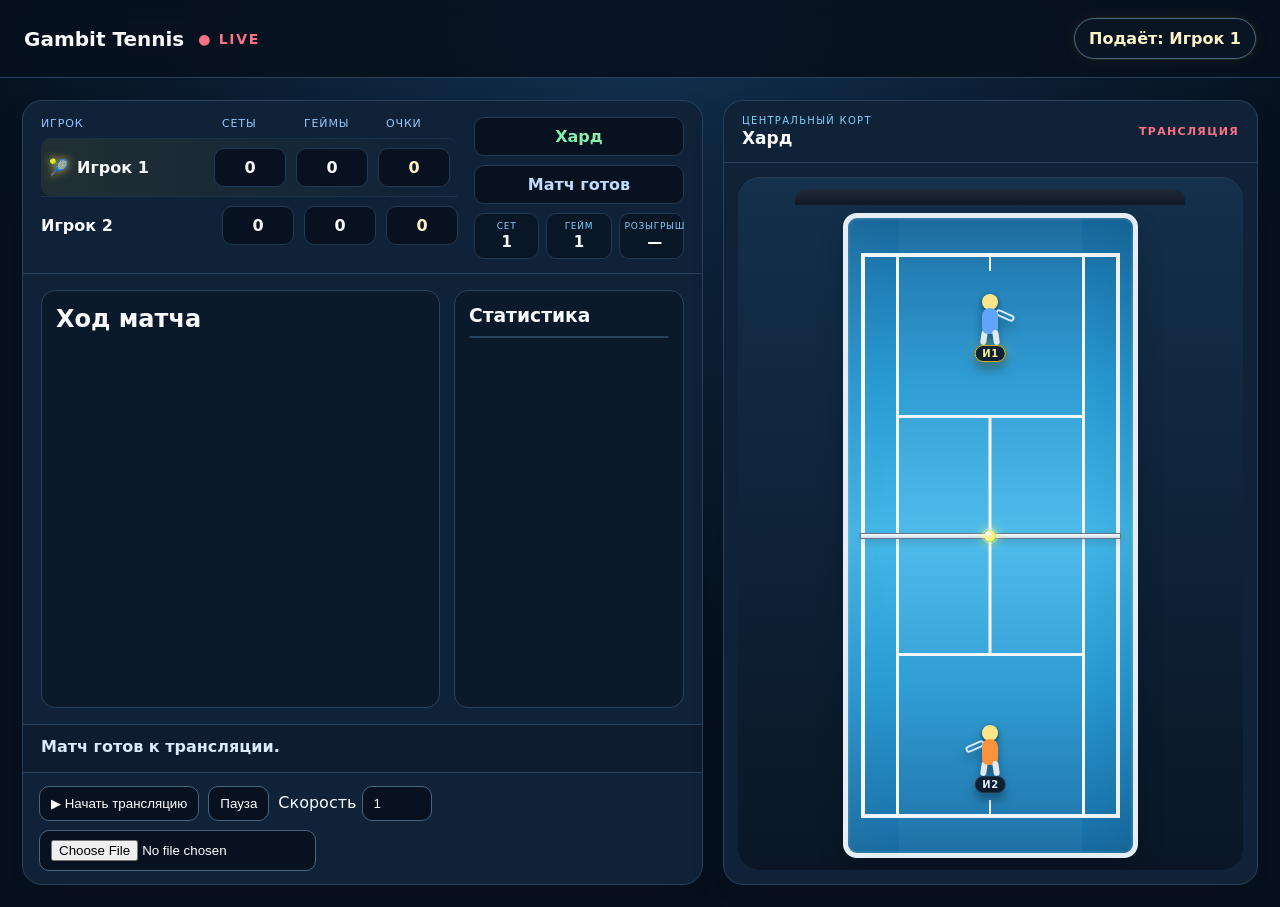
==== live/index.html @ 9301bfc7 "Add files via upload" ====
<!doctype html>
<html lang="ru">
<head>
  <meta charset="utf-8" />
  <meta name="viewport" content="width=device-width,initial-scale=1" />
  <title>Gambit Tennis — прямой эфир</title>
  <link rel="stylesheet" href="css/style.css" />
</head>
<body>
<header>
  <div class="brand"><strong>Gambit Tennis</strong><span class="live">● LIVE</span></div>
  <div id="serverBanner" class="server-banner">Подаёт: —</div>
</header>
<main class="broadcast-layout">
  <section class="panel match-panel">
    <div class="scoreboard">
      <div class="score-table">
        <div class="score-head">
          <span>Игрок</span><span>Сеты</span><span>Геймы</span><span>Очки</span>
        </div>
        <div id="row0" class="player-row serving"><span class="name" id="name0">Игрок 1</span><span class="setcell" id="sets0">0</span><span class="gamecell" id="games0">0</span><span class="pointcell" id="points0">0</span></div>
        <div id="row1" class="player-row"><span class="name" id="name1">Игрок 2</span><span class="setcell" id="sets1">0</span><span class="gamecell" id="games1">0</span><span class="pointcell" id="points1">0</span></div>
      </div>
      <div class="score-extra">
        <div id="surfaceLabel" class="surface">Хард</div>
        <div id="currentPhase" class="phase">Ожидание трансляции</div>
        <div class="match-progress">
          <div><span>Сет</span><b id="setNumber">1</b></div>
          <div><span>Гейм</span><b id="gameNumber">1</b></div>
          <div><span>Розыгрыш</span><b id="rallyNumber">—</b></div>
        </div>
      </div>
    </div>

    <div class="feed-area">
      <section class="feed-block">
        <h2>Ход матча</h2>
        <div id="log" class="log"></div>
      </section>
      <section class="stats-block">
        <h3>Статистика</h3>
        <div id="stats" class="stats"></div>
      </section>
    </div>

    <div id="status" class="status">Загрузка матча…</div>
    <div class="controls">
      <button id="play">▶ Начать трансляцию</button>
      <button id="pause">Пауза</button>
      <label>Скорость <input id="speed" type="number" min="0.25" max="5" step="0.25" value="1"></label>
      <input id="file" type="file" accept="application/json" />
    </div>
  </section>

  <section class="panel court-panel">
    <div class="court-title">
      <div><span class="eyebrow">Центральный корт</span><strong id="courtSurfaceTitle">Хард</strong></div>
      <span class="court-live">ТРАНСЛЯЦИЯ</span>
    </div>
    <div class="court-wrap">
      <div class="court-stage">
        <div class="court-bg"></div>
        <div class="court" id="court">
          <div class="line outer"></div>
          <div class="line singles-left"></div>
          <div class="line singles-right"></div>
          <div class="line net"></div>
          <div class="line service-top"></div>
          <div class="line service-bottom"></div>
          <div class="line center-service"></div>
          <div class="line center-top-mark"></div>
          <div class="line center-bottom-mark"></div>
          <div class="service-box top-left"></div>
          <div class="service-box top-right"></div>
          <div class="service-box bottom-left"></div>
          <div class="service-box bottom-right"></div>

          <div id="p0" class="player player-top">
            <div class="racket"></div><div class="head"></div><div class="body"></div><div class="tag">P1</div>
          </div>
          <div id="p1" class="player player-bottom">
            <div class="racket"></div><div class="head"></div><div class="body"></div><div class="tag">P2</div>
          </div>
          <div id="bounce" class="bounce"></div>
          <div id="hitFlash" class="hit-flash"></div>
          <div id="ballShadow" class="ball-shadow"></div>
          <div id="ball" class="ball"></div>
        </div>
      </div>
    </div>
  </section>
</main>
<script src="js/live-player.js"></script>
</body>
</html>
---- live/css/style.css ----
:root {
  font-family: Inter, system-ui, sans-serif;
  color:#f8fafc;
  background:#07111f;
  --panel:#0f2237;
  --panel-border:#28425d;
  --panel-soft:#122b43;
  --ink:#dbeafe;
  --court:#2f9e61;
  --court-dark:#21824e;
  --court-mid:#3bb96e;
  --line:#f8fafc;
  --net:#e2e8f0;
}
* { box-sizing:border-box; }
body {
  margin:0;
  min-height:100vh;
  background:
    radial-gradient(circle at top, #12314f 0%, #07111f 60%),
    linear-gradient(180deg,#07111f,#0f2237);
}
header {
  display:flex;
  justify-content:space-between;
  align-items:center;
  padding:18px 24px;
  background:#07111fe6;
  border-bottom:1px solid var(--panel-border);
  position:sticky;
  top:0;
  z-index:5;
  backdrop-filter: blur(12px);
}
.brand { display:flex; align-items:center; gap:14px; font-size:20px; }
.live { color:#fb7185; font-weight:800; letter-spacing:.12em; font-size:14px; }
.server-banner {
  padding:10px 14px;
  border:1px solid #456581;
  background:#0a1523;
  border-radius:999px;
  color:#fef3c7;
  font-weight:700;
}
main.broadcast-layout {
  width:min(1460px,100%);
  height:calc(100vh - 71px);
  margin:auto;
  padding:22px;
  display:grid;
  grid-template-columns:minmax(520px,1.12fr) minmax(440px,.88fr);
  gap:20px;
  overflow:hidden;
}
.panel {
  background:var(--panel);
  border:1px solid var(--panel-border);
  border-radius:20px;
  overflow:hidden;
  box-shadow:0 18px 32px #00000025;
}
.match-panel {
  min-height:0;
  display:grid;
  grid-template-rows:auto minmax(0,1fr) auto auto;
}
.scoreboard {
  display:grid;
  grid-template-columns:minmax(0,1fr) 210px;
  gap:16px;
  padding:16px 18px 14px;
  border-bottom:1px solid var(--panel-border);
}
.score-table { min-width:0; }
.score-head,.player-row {
  display:grid;
  grid-template-columns:minmax(150px,1fr) repeat(3,72px);
  gap:10px;
  align-items:center;
}
.score-head {
  margin-bottom:8px;
  font-size:11px;
  color:#93c5fd;
  text-transform:uppercase;
  letter-spacing:.08em;
}
.player-row { padding:9px 0; border-top:1px solid #19324b; }
.player-row:first-of-type { border-top:none; }
.player-row .name { display:flex; align-items:center; gap:8px; font-weight:700; min-width:0; }
.player-row.serving .name::before { content:'🎾'; filter:drop-shadow(0 0 4px #fde047); }
.setcell,.gamecell,.pointcell,.surface,.phase {
  text-align:center;
  font-weight:700;
  background:#07111f;
  padding:9px 7px;
  border-radius:10px;
  border:1px solid #1f3a54;
}
.pointcell { color:#fef3c7; }
.score-extra { display:grid; gap:9px; align-content:start; }
.surface { color:#86efac; }
.phase { color:#bfdbfe; }
.match-progress { display:grid; grid-template-columns:repeat(3,1fr); gap:7px; }
.match-progress div { background:#0a1828; border:1px solid #28425d; border-radius:10px; padding:7px 4px; text-align:center; }
.match-progress span { display:block; color:#7dd3fc; font-size:9px; text-transform:uppercase; letter-spacing:.08em; }
.match-progress b { display:block; margin-top:3px; font-size:15px; }
.feed-area {
  min-height:0;
  display:grid;
  grid-template-columns:minmax(0,1.35fr) minmax(230px,.65fr);
  gap:14px;
  padding:16px 18px;
  overflow:hidden;
}
.feed-block,.stats-block {
  min-height:0;
  display:flex;
  flex-direction:column;
  background:#0b1a2a;
  border:1px solid #28425d;
  border-radius:14px;
  padding:14px;
}
.feed-block h2,.stats-block h3 { margin:0 0 10px; }
.log {
  min-height:0;
  overflow-y:auto;
  padding-right:8px;
  scrollbar-width:thin;
  scrollbar-color:#456581 #08131f;
}
.log-entry { padding:9px 0; border-bottom:1px solid #203950; color:#cbd5e1; line-height:1.35; }
.stats { display:grid; grid-template-columns:minmax(0,1fr) 60px 60px; gap:6px; font-size:12px; overflow-y:auto; }
.stats div { padding:6px 4px; border-bottom:1px solid #28425d; }
.status { padding:12px 18px; min-height:48px; border-top:1px solid var(--panel-border); color:#dbeafe; background:#0d1d2f; }
.controls { display:flex; flex-wrap:wrap; gap:9px; padding:13px 16px; border-top:1px solid var(--panel-border); }
button,input { border-radius:10px; border:1px solid #456581; background:#07111f; color:white; padding:9px 11px; }
button { cursor:pointer; }
#speed { width:70px; }
.court-panel { min-height:0; display:grid; grid-template-rows:auto minmax(0,1fr); }
.court-title { display:flex; justify-content:space-between; align-items:center; padding:14px 18px; border-bottom:1px solid var(--panel-border); }
.court-title div { display:grid; gap:2px; }
.court-title .eyebrow { color:#7dd3fc; font-size:10px; text-transform:uppercase; letter-spacing:.13em; }
.court-title strong { font-size:17px; }
.court-live { color:#fb7185; font-size:11px; font-weight:800; letter-spacing:.12em; }
.court-wrap { min-height:0; padding:14px; display:flex; align-items:center; justify-content:center; overflow:hidden; }
.court-stage {
  width:100%; height:100%;
  padding:12px;
  border-radius:22px;
  background:linear-gradient(180deg,#14304b,#0a1625);
  box-shadow:inset 0 1px 0 #ffffff10;
  display:flex; flex-direction:column; align-items:center; justify-content:center;
  overflow:hidden;
}
.court-bg {
  width:min(100%,390px);
  height:16px;
  flex:0 0 16px;
  border-radius:12px 12px 0 0;
  background:linear-gradient(180deg,#1f2937,#111827);
  margin:0 auto 8px;
}
.court {
  position:relative;
  height:min(790px,calc(100vh - 180px));
  max-height:100%;
  aspect-ratio:11/24;
  width:auto;
  max-width:100%;
  overflow:hidden;
  border-radius:14px;
  border:5px solid #e5edf6;
  background:
    linear-gradient(90deg,transparent 0%,transparent 18%,rgba(255,255,255,.035) 18%,rgba(255,255,255,.035) 82%,transparent 82%,transparent 100%),
    linear-gradient(180deg,var(--court-dark) 0%,var(--court) 22%,var(--court-mid) 50%,var(--court) 78%,var(--court-dark) 100%);
  box-shadow:inset 0 0 0 2px #ffffff15,inset 0 24px 48px #00000012,0 12px 26px #00000033;
  flex:0 1 auto;
}
.line {
  position:absolute;
  background:var(--line);
  opacity:.98;
}
.outer {
  inset:5.5% 4.8%;
  background:transparent;
  border:4px solid var(--line);
}
.singles-left,
.singles-right {
  top:5.5%;
  bottom:5.5%;
  width:3px;
}
.singles-left { left:17%; }
.singles-right { right:17%; }
.net {
  left:4.8%;
  right:4.8%;
  top:50%;
  height:4px;
  transform:translateY(-50%);
  background:linear-gradient(180deg,#ffffff,#d0d8e2);
  box-shadow:0 0 0 1px #64748b, 0 3px 8px #0000004a;
}
.service-top,
.service-bottom {
  left:17%;
  right:17%;
  height:3px;
}
.service-top { top:31%; }
.service-bottom { bottom:31%; }
.center-service {
  top:31%;
  bottom:31%;
  left:50%;
  width:3px;
  transform:translateX(-50%);
}
.center-top-mark,
.center-bottom-mark {
  left:50%;
  width:2px;
  height:18px;
  transform:translateX(-50%);
}
.center-top-mark { top:5.5%; }
.center-bottom-mark { bottom:5.5%; }
.service-box {
  position:absolute;
  background:rgba(255,255,255,.03);
}
.top-left { left:17%; right:50%; top:31%; bottom:50%; }
.top-right { left:50%; right:17%; top:31%; bottom:50%; }
.bottom-left { left:17%; right:50%; top:50%; bottom:31%; }
.bottom-right { left:50%; right:17%; top:50%; bottom:31%; }
.player {
  position:absolute;
  width:34px;
  height:52px;
  z-index:3;
  transform:translate(-50%,-50%);
  transition:left var(--move-duration,.45s) cubic-bezier(.22,.7,.25,1), top var(--move-duration,.45s) cubic-bezier(.22,.7,.25,1);
  pointer-events:none;
}
.player .head {
  position:absolute;
  left:50%; top:0;
  width:16px; height:16px;
  transform:translateX(-50%);
  border-radius:50%;
  background:#fde68a;
  box-shadow:0 1px 4px #0006;
}
.player .body {
  position:absolute;
  left:50%; top:14px;
  width:16px; height:26px;
  transform:translateX(-50%);
  border-radius:8px 8px 6px 6px;
}
.player-top .body { background:#60a5fa; }
.player-bottom .body { background:#fb923c; }
.player .racket {
  position:absolute;
  right:-8px; top:18px;
  width:20px; height:7px;
  border:2px solid #dbeafe;
  border-radius:9px;
  transform:rotate(24deg);
}
.player-bottom .racket { left:-8px; right:auto; transform:rotate(-24deg); }
.player .tag {
  position:absolute;
  left:50%; bottom:-16px;
  transform:translateX(-50%);
  font-size:10px;
  font-weight:800;
  letter-spacing:.06em;
  color:#e2e8f0;
  background:#07111fd6;
  padding:2px 6px;
  border-radius:999px;
  border:1px solid #23374d;
}
.ball {
  position:absolute;
  z-index:4;
  width:12px;
  height:12px;
  border-radius:50%;
  background:radial-gradient(circle at 35% 35%, #fffde7 0 22%, #fef08a 22% 52%, #d9f542 70%, #b7d513 100%);
  left:50%; top:50%;
  transform:translate(-50%,-50%);
  transition:left .34s linear, top .34s linear;
  box-shadow:0 0 12px #eaff49, 0 0 18px #ffffff1c;
}
.ball::after {
  content:'';
  position:absolute;
  inset:-2px;
  border-radius:50%;
  border:1px solid #ffffffbb;
  opacity:.5;
}
@media(max-width:1050px){
  body{overflow:auto}
  main.broadcast-layout{height:auto;min-height:calc(100vh - 71px);grid-template-columns:1fr;overflow:visible}
  .court-panel{min-height:760px}
  .court{height:700px}
}
@media(max-width:720px){
  header{flex-direction:column;gap:12px;align-items:flex-start}
  main.broadcast-layout{padding:10px}
  .scoreboard{grid-template-columns:1fr}
  .score-head,.player-row{grid-template-columns:minmax(110px,1fr) repeat(3,52px)}
  .feed-area{grid-template-columns:1fr;max-height:none}
  .feed-block{height:300px}
  .stats-block{max-height:280px}
  .court-panel{min-height:680px}
  .court{height:600px}
  .player{width:30px;height:48px}
  .player .tag{font-size:9px}
}


/* Сохранённые визуальные эффекты V5 */
.court.surface-hard {
  --court-dark:#176ca3;
  --court:#2798d1;
  --court-mid:#43b7e9;
  background:
    linear-gradient(90deg, transparent 0%, transparent 18%, rgba(255,255,255,.035) 18%, rgba(255,255,255,.035) 82%, transparent 82%, transparent 100%),
    linear-gradient(180deg,var(--court-dark),var(--court) 25%,var(--court-mid) 50%,var(--court) 75%,var(--court-dark));
}
.court.surface-grass {
  --court-dark:#1f6f3d;
  --court:#319c56;
  --court-mid:#4fbd6d;
  background:
    repeating-linear-gradient(90deg,rgba(255,255,255,.025) 0 7%,rgba(0,0,0,.025) 7% 14%),
    linear-gradient(180deg,var(--court-dark),var(--court) 25%,var(--court-mid) 50%,var(--court) 75%,var(--court-dark));
}
.court.surface-clay {
  --court-dark:#9a4d28;
  --court:#c86b36;
  --court-mid:#df8750;
  background:
    radial-gradient(circle at 20% 30%,rgba(255,255,255,.025) 0 1px,transparent 2px),
    radial-gradient(circle at 70% 65%,rgba(0,0,0,.03) 0 1px,transparent 2px),
    linear-gradient(180deg,var(--court-dark),var(--court) 25%,var(--court-mid) 50%,var(--court) 75%,var(--court-dark));
  background-size:11px 11px,13px 13px,auto;
}
.surface-hard + * {}
.player.swing .racket { animation:racket-swing .28s ease-out; }
.player-bottom.swing .racket { animation:racket-swing-bottom .28s ease-out; }
.player.serve-motion .racket { animation:serve-swing .38s ease-out; }
@keyframes racket-swing {
  0%{transform:rotate(24deg)} 45%{transform:rotate(-58deg) translateX(-3px)} 100%{transform:rotate(24deg)}
}
@keyframes racket-swing-bottom {
  0%{transform:rotate(-24deg)} 45%{transform:rotate(58deg) translateX(3px)} 100%{transform:rotate(-24deg)}
}
@keyframes serve-swing {
  0%{transform:rotate(24deg) translateY(0)} 45%{transform:rotate(-100deg) translateY(-8px)} 100%{transform:rotate(24deg) translateY(0)}
}
.bounce {
  position:absolute;
  width:24px;height:10px;
  border-radius:50%;
  border:2px solid rgba(255,255,255,.72);
  transform:translate(-50%,-50%) scale(.25);
  opacity:0;
  pointer-events:none;
}
.bounce.show { animation:bounce-mark .42s ease-out; }
@keyframes bounce-mark {
  0%{opacity:.9;transform:translate(-50%,-50%) scale(.25)}
  70%{opacity:.55;transform:translate(-50%,-50%) scale(1.15)}
  100%{opacity:0;transform:translate(-50%,-50%) scale(1.5)}
}
.court.surface-hard .bounce{border-color:#e0f2fe}
.court.surface-grass .bounce{border-color:#dcfce7}
.court.surface-clay .bounce{border-color:#fff7ed}
.player-row.serving { background:linear-gradient(90deg,rgba(250,204,21,.08),transparent); border-radius:10px; padding-left:8px; padding-right:8px; }
.server-banner { box-shadow:0 0 0 1px rgba(250,204,21,.08),0 0 18px rgba(250,204,21,.06); }


/* V4: динамика игроков, прогресс матча и улучшенная статистика */
.match-progress {
  display:grid;
  grid-template-columns:repeat(3,1fr);
  gap:7px;
}
.match-progress div {
  display:grid;
  place-items:center;
  min-width:52px;
  padding:7px 5px;
  border:1px solid #1f3a54;
  border-radius:10px;
  background:#081625;
}
.match-progress span {
  color:#7dd3fc;
  font-size:9px;
  text-transform:uppercase;
  letter-spacing:.08em;
}
.match-progress b { margin-top:2px; font-size:15px; }
.player::before,
.player::after {
  content:'';
  position:absolute;
  top:36px;
  width:6px;
  height:15px;
  border-radius:5px;
  background:#e2e8f0;
  transform-origin:top center;
}
.player::before { left:9px; transform:rotate(8deg); }
.player::after { right:9px; transform:rotate(-8deg); }
.player.running { z-index:4; }
.player.running .head,
.player.running .body,
.player.running .racket,
.player.running::before,
.player.running::after {
  animation:runner-bob .24s linear infinite alternate;
}
.player.running::before { animation:leg-left .22s ease-in-out infinite alternate; }
.player.running::after { animation:leg-right .22s ease-in-out infinite alternate; }
.player.moving-left { filter:drop-shadow(-5px 7px 5px rgba(0,0,0,.28)); }
.player.moving-right { filter:drop-shadow(5px 7px 5px rgba(0,0,0,.28)); }
.player.is-serving .tag {
  color:#fef08a;
  border-color:#eab308;
  box-shadow:0 0 12px rgba(250,204,21,.28);
}
@keyframes runner-bob {
  from { margin-top:0; }
  to { margin-top:-2px; }
}
@keyframes leg-left {
  from { transform:rotate(25deg); }
  to { transform:rotate(-24deg); }
}
@keyframes leg-right {
  from { transform:rotate(-25deg); }
  to { transform:rotate(24deg); }
}
.ball { z-index:7; will-change:left,top,transform; }
.player { z-index:5; will-change:left,top; }
.net { z-index:6; }
.bounce { z-index:3; }
.stats {
  overflow:hidden;
  border:1px solid #27445f;
  border-radius:12px;
  gap:0;
  background:#091827;
}
.stats div {
  padding:9px 8px;
  border-bottom:1px solid #203a53;
}
.stats div:nth-last-child(-n+3) { border-bottom:none; }
.stats .stats-head {
  background:#122d45;
  color:#93c5fd;
  font-size:11px;
  font-weight:800;
  text-transform:uppercase;
  letter-spacing:.06em;
}
.stats .stat-value {
  text-align:center;
  font-weight:800;
  color:#f8fafc;
  background:#0c1d2e;
}
.log-entry:first-child {
  color:#f8fafc;
  font-weight:700;
}
@media(max-width:720px){
  .match-progress { grid-template-columns:repeat(3,1fr); }
  .score-extra { min-width:0; }
}

/* V5: связная игровая анимация */
.court-stage {
  perspective:900px;
}
.player {
  filter:drop-shadow(0 7px 5px rgba(0,0,0,.34));
}
.player.recovering {
  opacity:.96;
}
.player.anticipating .body {
  transform:translateX(-50%) scaleY(.92);
}
.player.anticipating::before { transform:rotate(18deg); }
.player.anticipating::after { transform:rotate(-18deg); }
.player.contact .body,
.player.contact .head {
  animation:contact-pulse .16s ease-out;
}
.player.contact .racket {
  filter:drop-shadow(0 0 5px rgba(255,255,255,.9));
}
@keyframes contact-pulse {
  0% { transform:translateX(-50%) scale(1); }
  50% { transform:translateX(-50%) scale(1.08); }
  100% { transform:translateX(-50%) scale(1); }
}
.ball-shadow {
  position:absolute;
  z-index:2;
  width:15px;
  height:7px;
  left:50%;
  top:50%;
  border-radius:50%;
  background:rgba(1,8,15,.35);
  filter:blur(1.5px);
  transform:translate(-50%,-50%);
  pointer-events:none;
  will-change:left,top,transform,opacity;
}
.hit-flash {
  position:absolute;
  z-index:8;
  width:28px;
  height:28px;
  left:50%;
  top:50%;
  transform:translate(-50%,-50%) scale(.15);
  border-radius:50%;
  opacity:0;
  pointer-events:none;
  background:radial-gradient(circle,#fff 0 12%,#fef08a 13% 30%,rgba(250,204,21,.45) 31% 58%,transparent 60%);
}
.hit-flash.show { animation:hit-flash .24s ease-out; }
@keyframes hit-flash {
  0% { opacity:1; transform:translate(-50%,-50%) scale(.15); }
  70% { opacity:.72; transform:translate(-50%,-50%) scale(1.15); }
  100% { opacity:0; transform:translate(-50%,-50%) scale(1.55); }
}
.ball.in-flight {
  box-shadow:0 0 15px #eaff49,0 0 24px rgba(255,255,255,.28);
}
.ball.at-contact {
  animation:ball-contact .18s ease-out;
}
@keyframes ball-contact {
  0% { filter:brightness(1); }
  45% { filter:brightness(1.8); }
  100% { filter:brightness(1); }
}
.status {
  font-weight:600;
}
.court::after {
  content:'';
  position:absolute;
  inset:0;
  pointer-events:none;
  z-index:1;
  background:linear-gradient(90deg,rgba(255,255,255,.035),transparent 20%,transparent 80%,rgba(0,0,0,.035));
}


/* V6 layout final overrides */
body { overflow:hidden; }
.feed-area .log { min-height:0; max-height:none; overflow-y:auto; display:block; flex-direction:initial; border-top:0; }
.feed-area .stats { margin-top:0; grid-template-columns:minmax(0,1fr) 60px 60px; font-size:12px; overflow-y:auto; }
.feed-area .stats div { padding:7px 5px; }
.court-panel .court-stage { perspective:none; }
@media(max-width:1050px){ body{overflow:auto} }
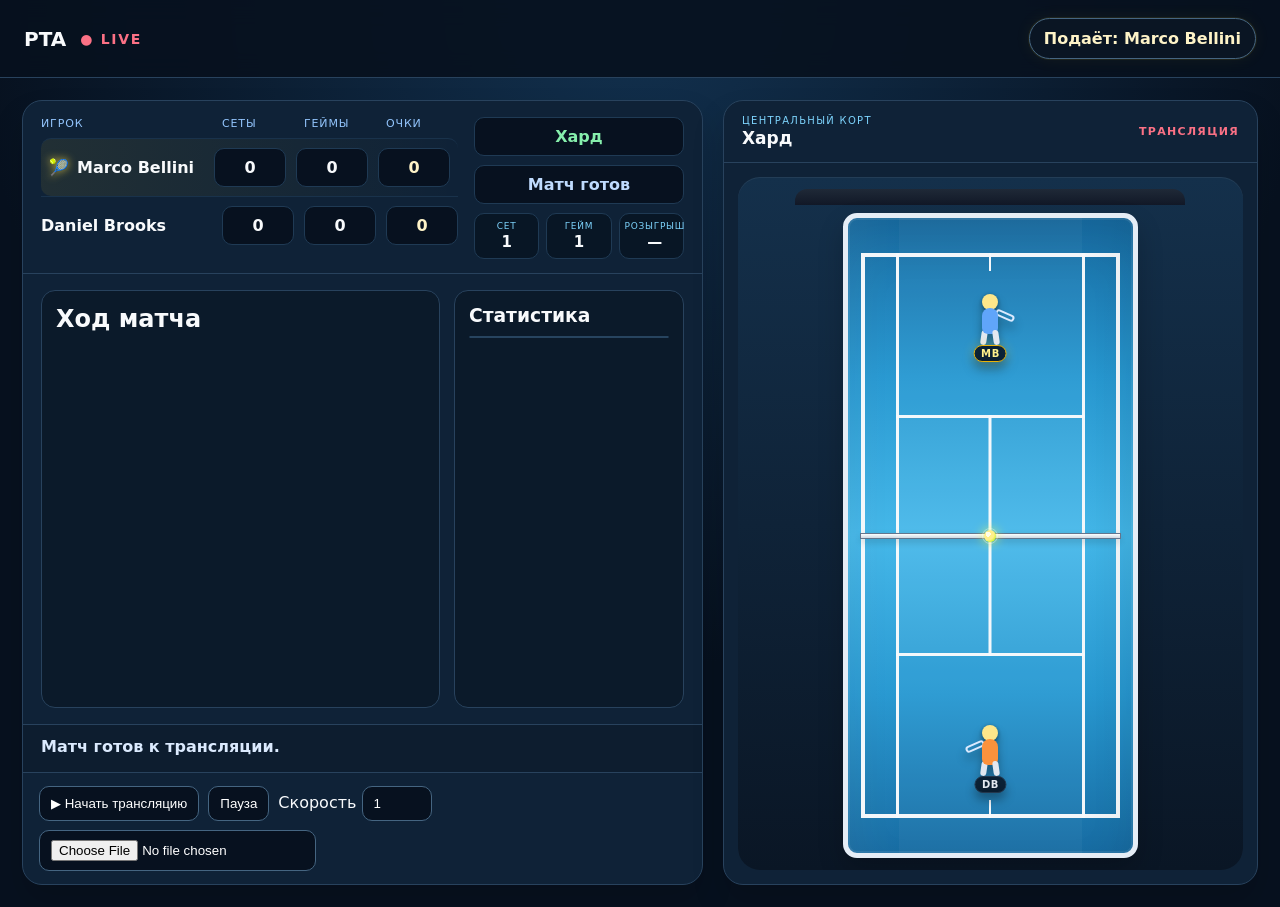
==== commit 0976f476: "Update index.html" ====
--- a/live/index.html
+++ b/live/index.html
@@ -3,12 +3,12 @@
 <head>
   <meta charset="utf-8" />
   <meta name="viewport" content="width=device-width,initial-scale=1" />
-  <title>Gambit Tennis — прямой эфир</title>
+  <title>Professional Tennis Association — прямой эфир</title>
   <link rel="stylesheet" href="css/style.css" />
 </head>
 <body>
 <header>
-  <div class="brand"><strong>Gambit Tennis</strong><span class="live">● LIVE</span></div>
+  <div class="brand"><strong>PTA</strong><span class="live">● LIVE</span></div>
   <div id="serverBanner" class="server-banner">Подаёт: —</div>
 </header>
 <main class="broadcast-layout">
--- a/live/css/style.css
+++ b/live/css/style.css
@@ -583,3 +583,17 @@
 .feed-area .stats div { padding:7px 5px; }
 .court-panel .court-stage { perspective:none; }
 @media(max-width:1050px){ body{overflow:auto} }
+
+/* V7: короткий удар с лёта у сетки */
+.player.volley .racket { animation:racket-volley .22s ease-out; }
+.player-bottom.volley .racket { animation:racket-volley-bottom .22s ease-out; }
+@keyframes racket-volley {
+  0% { transform:rotate(6deg) translateX(-2px); }
+  55% { transform:rotate(58deg) translateX(3px); }
+  100% { transform:rotate(24deg); }
+}
+@keyframes racket-volley-bottom {
+  0% { transform:rotate(-6deg) translateX(2px); }
+  55% { transform:rotate(-58deg) translateX(-3px); }
+  100% { transform:rotate(-24deg); }
+}
